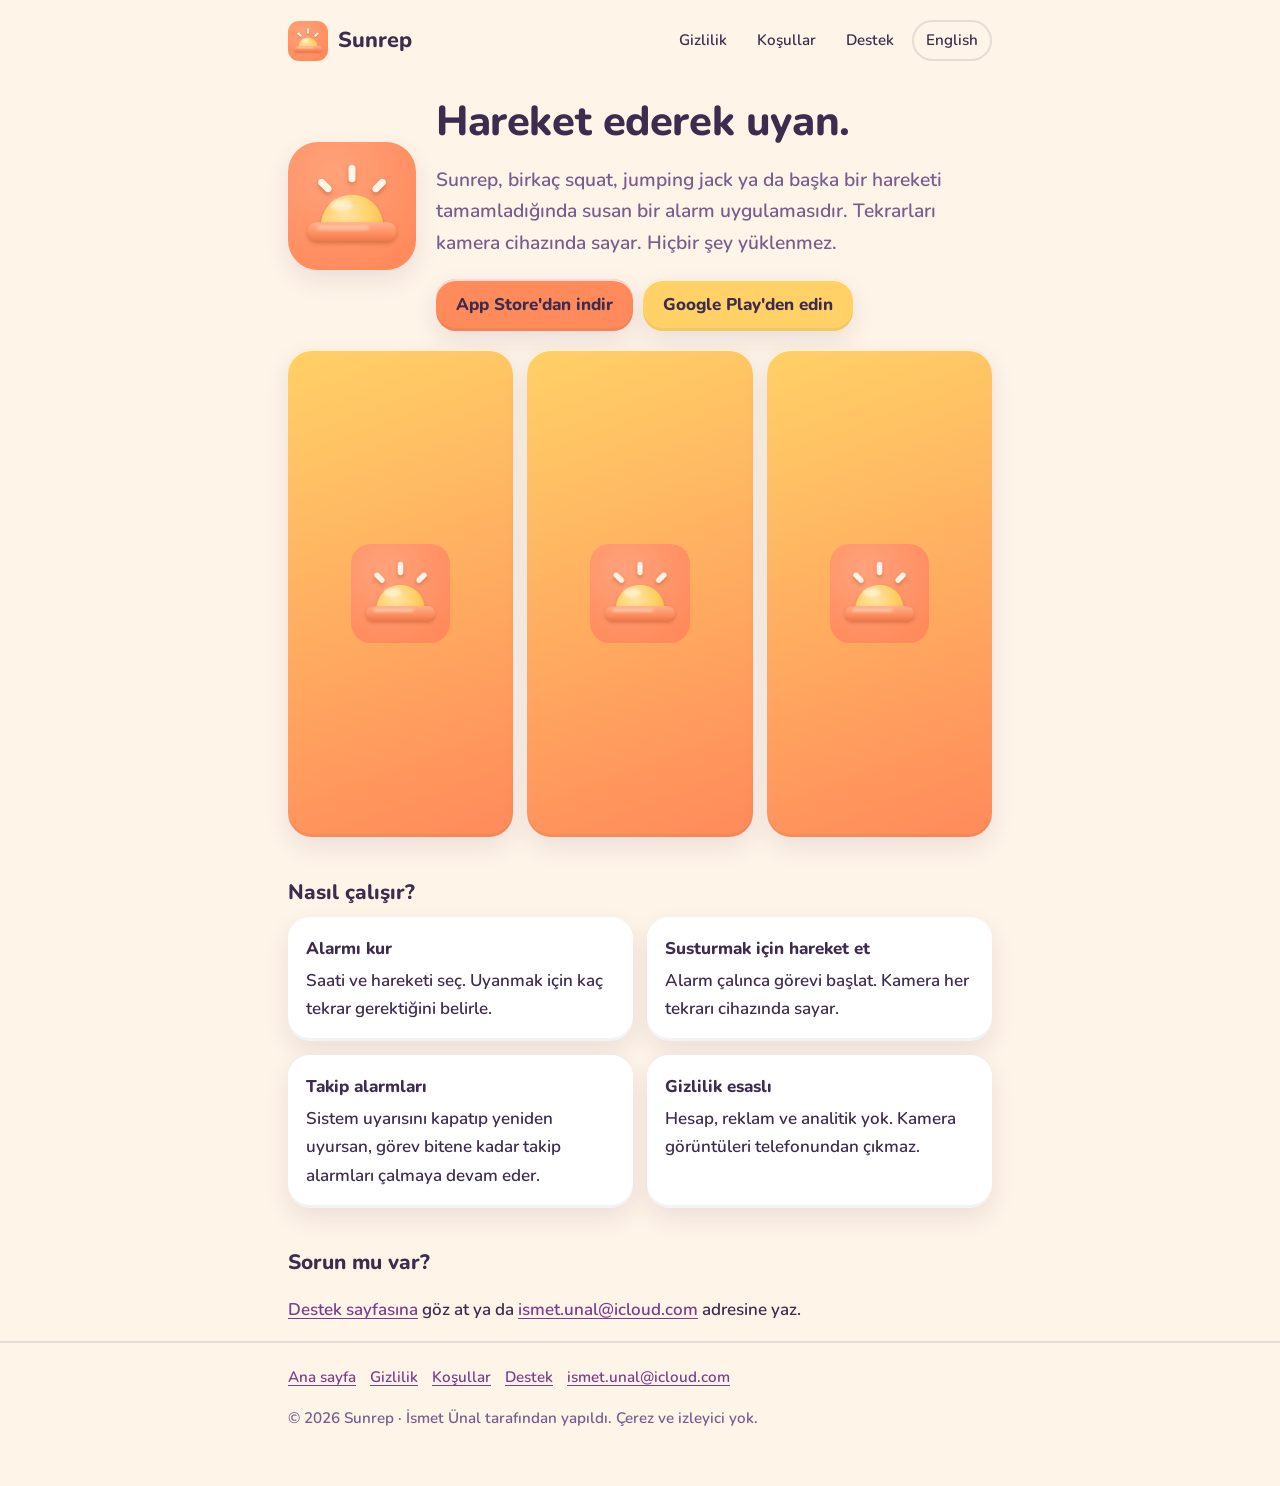
==== tr/index.html @ 485d04ef "İlk sürüm Co-Authored-By: Claude Opus 5.5 <noreply@anthropic.com>" ====
<!doctype html>
<html lang="tr">
<head>
<meta charset="utf-8">
<meta name="viewport" content="width=device-width,initial-scale=1">
<title>Sunrep – Seni hareketle uyandıran alarm</title>
<meta name="description" content="Sunrep, kısa bir egzersizi bitirdiğinde susan bir alarm uygulamasıdır. Tekrarları kamera cihazında sayar.">
<meta name="color-scheme" content="light dark">
<meta name="theme-color" content="#FFF4E8" media="(prefers-color-scheme: light)">
<meta name="theme-color" content="#241A33" media="(prefers-color-scheme: dark)">
<meta name="referrer" content="no-referrer">
<link rel="canonical" href="https://iunalk.github.io/sunrep-support/tr/">
<link rel="alternate" hreflang="en" href="https://iunalk.github.io/sunrep-support/">
<link rel="alternate" hreflang="tr" href="https://iunalk.github.io/sunrep-support/tr/">
<link rel="alternate" hreflang="x-default" href="https://iunalk.github.io/sunrep-support/">
<link rel="icon" type="image/png" href="../assets/icon.png">
<link rel="apple-touch-icon" href="../assets/apple-touch-icon.png">
<link rel="preload" href="../assets/fonts/Nunito-ExtraBold.ttf" as="font" type="font/ttf" crossorigin>
<link rel="stylesheet" href="../assets/site.css">
</head>
<body>
<a class="skip" href="#main">İçeriğe geç</a>
<header class="site-header">
<div class="wrap">
<a class="brand" href="../tr/"><img src="../assets/icon.png" alt="" width="40" height="40">Sunrep</a>
<nav class="site-nav" aria-label="Ana menü">
<a href="../tr/privacy/">Gizlilik</a>
<a href="../tr/terms/">Koşullar</a>
<a href="../tr/support/">Destek</a>
<a class="lang" href="../" hreflang="en" lang="en">English</a>
</nav>
</div>
</header>
<main id="main" class="wrap">
<section class="hero" aria-labelledby="h">
<img src="../assets/icon.png" alt="Sunrep uygulama simgesi" width="128" height="128">
<div>
<h1 id="h">Hareket ederek uyan.</h1>
<p class="lead">Sunrep, birkaç squat, jumping jack ya da başka bir hareketi tamamladığında susan bir alarm uygulamasıdır. Tekrarları kamera cihazında sayar. Hiçbir şey yüklenmez.</p>
<!-- TODO: gerçek App Store ve Google Play adresleri yayından sonra # yerine yazılacak. -->
<div class="badges">
<a class="btn" href="#">App Store'dan indir</a>
<a class="btn alt" href="#">Google Play'den edin</a>
</div>
</div>
</section>
<!-- TODO: yer tutucular gerçek ekran görüntüleriyle değiştirilecek. -->
<div class="shots" aria-hidden="true"><div class="shot"><img src="../assets/icon.png" alt="" width="128" height="128"></div><div class="shot"><img src="../assets/icon.png" alt="" width="128" height="128"></div><div class="shot"><img src="../assets/icon.png" alt="" width="128" height="128"></div></div>
<h2>Nasıl çalışır?</h2>
<ul class="features">
<li><strong>Alarmı kur</strong>Saati ve hareketi seç. Uyanmak için kaç tekrar gerektiğini belirle.</li>
<li><strong>Susturmak için hareket et</strong>Alarm çalınca görevi başlat. Kamera her tekrarı cihazında sayar.</li>
<li><strong>Takip alarmları</strong>Sistem uyarısını kapatıp yeniden uyursan, görev bitene kadar takip alarmları çalmaya devam eder.</li>
<li><strong>Gizlilik esaslı</strong>Hesap, reklam ve analitik yok. Kamera görüntüleri telefonundan çıkmaz.</li>
</ul>
<h2>Sorun mu var?</h2>
<p><a href="support/">Destek sayfasına</a> göz at ya da <a href="mailto:ismet.unal@icloud.com">ismet.unal@icloud.com</a> adresine yaz.</p>
</main>
<footer class="site-footer">
<div class="wrap">
<nav aria-label="Footer">
<a href="../tr/">Ana sayfa</a>
<a href="../tr/privacy/">Gizlilik</a>
<a href="../tr/terms/">Koşullar</a>
<a href="../tr/support/">Destek</a>
<a href="mailto:ismet.unal@icloud.com">ismet.unal@icloud.com</a>
</nav>
<p>© 2026 Sunrep · İsmet Ünal tarafından yapıldı. Çerez ve izleyici yok.</p>
</div>
</footer>
</body>
</html>
---- assets/site.css ----
/* Sunrep support site. No external resources. Palette: kalk-tasarimi §2. */
@font-face{font-family:"Nunito";font-weight:600;font-style:normal;font-display:swap;src:url("fonts/Nunito-SemiBold.ttf") format("truetype")}
@font-face{font-family:"Nunito";font-weight:800;font-style:normal;font-display:swap;src:url("fonts/Nunito-ExtraBold.ttf") format("truetype")}

:root{
  color-scheme:light dark;
  --primary:#FF8A5B;--secondary:#FFD166;--accent:#A78BFA;--success:#7DD3B0;
  --bg:#FFF4E8;--surface:#FFFFFF;--text:#3D2C4E;--muted:#7A5C8E;
  --link:#7A3E8E;--line:rgba(61,44,78,.12);
  --shadow:0 10px 24px rgba(61,44,78,.10),inset 0 2px 0 rgba(255,255,255,.7),inset 0 -3px 0 rgba(61,44,78,.06);
}
@media (prefers-color-scheme:dark){:root{
  --primary:#FF9D74;--secondary:#F5C451;--accent:#B9A3FF;--success:#6CC3A0;
  --bg:#241A33;--surface:#30233F;--text:#F6EEFF;--muted:#C9B8DA;
  --link:#FFB898;--line:rgba(246,238,255,.12);
  --shadow:0 10px 24px rgba(0,0,0,.35),inset 0 1px 0 rgba(255,255,255,.06),inset 0 -3px 0 rgba(0,0,0,.18);
}}

*,*::before,*::after{box-sizing:border-box}
html{-webkit-text-size-adjust:100%;scroll-behavior:smooth}
body{margin:0;background:var(--bg);color:var(--text);font:600 1.0625rem/1.65 "Nunito",ui-rounded,-apple-system,"Segoe UI",Roboto,sans-serif}
a{color:var(--link);text-underline-offset:.18em}
a:focus-visible,summary:focus-visible{outline:3px solid var(--accent);outline-offset:3px;border-radius:6px}
.skip{position:absolute;left:-9999px;top:0}
.skip:focus{left:16px;top:16px;z-index:10;background:var(--surface);padding:8px 14px;border-radius:12px}

.wrap{max-width:46rem;margin:0 auto;padding:0 16px}
.site-header{padding:20px 0}
.site-header .wrap{display:flex;align-items:center;gap:12px;flex-wrap:wrap}
.brand{display:flex;align-items:center;gap:10px;color:var(--text);text-decoration:none;font-weight:800;font-size:1.35rem;margin-right:auto}
.brand img{width:40px;height:40px;border-radius:11px}
.site-nav{display:flex;gap:6px;flex-wrap:wrap;align-items:center}
.site-nav a{color:var(--text);text-decoration:none;padding:6px 12px;border-radius:999px;font-size:.95rem}
.site-nav a:hover{background:var(--surface)}
.site-nav a[aria-current="page"]{background:var(--surface);box-shadow:var(--shadow)}
.site-nav .lang{border:2px solid var(--line)}

main{padding:8px 0 48px}
h1{font-weight:800;font-size:clamp(1.9rem,6vw,2.6rem);line-height:1.15;letter-spacing:-.01em;margin:.4em 0 .3em}
h2{font-weight:800;font-size:1.3rem;margin:1.8em 0 .4em}
h3{font-weight:800;font-size:1.05rem;margin:1.2em 0 .3em}
.lead{font-size:1.2rem;color:var(--muted)}
.meta{color:var(--muted);font-size:.95rem}

.card{background:var(--surface);border-radius:26px;padding:22px;box-shadow:var(--shadow);margin:18px 0}
.hero{display:grid;gap:20px;align-items:center;grid-template-columns:1fr}
.hero img{width:128px;height:128px;border-radius:30px;box-shadow:var(--shadow)}
@media (min-width:640px){.hero{grid-template-columns:auto 1fr}}

.badges{display:flex;gap:10px;flex-wrap:wrap;margin:18px 0 0}
.btn{display:inline-block;text-decoration:none;font-weight:800;color:#3D2C4E;background:var(--primary);padding:12px 20px;border-radius:20px;box-shadow:var(--shadow);transition:transform .12s ease}
.btn.alt{background:var(--secondary)}
.btn:active{transform:scale(.96)}

.features{list-style:none;padding:0;margin:0;display:grid;gap:14px;grid-template-columns:1fr}
@media (min-width:640px){.features{grid-template-columns:1fr 1fr}}
.features li{background:var(--surface);border-radius:22px;padding:18px;box-shadow:var(--shadow)}
.features strong{display:block;font-weight:800;margin-bottom:4px}

.shots{display:grid;gap:14px;grid-template-columns:repeat(auto-fit,minmax(140px,1fr));margin:18px 0}
.shot{aspect-ratio:9/19.5;border-radius:24px;background:linear-gradient(160deg,var(--secondary),var(--primary));display:grid;place-items:center;box-shadow:var(--shadow)}
.shot img{width:44%;height:auto;border-radius:20%}

details{background:var(--surface);border-radius:20px;padding:4px 18px;margin:10px 0;box-shadow:var(--shadow)}
summary{cursor:pointer;font-weight:800;padding:12px 0;list-style-position:outside}
details[open] summary{border-bottom:2px solid var(--line);margin-bottom:8px}

.site-footer{border-top:2px solid var(--line);padding:22px 0 40px;color:var(--muted);font-size:.95rem}
.site-footer nav{display:flex;gap:14px;flex-wrap:wrap;margin-bottom:6px}

@media (prefers-reduced-motion:reduce){
  html{scroll-behavior:auto}
  *,*::before,*::after{transition:none!important;animation:none!important}
}
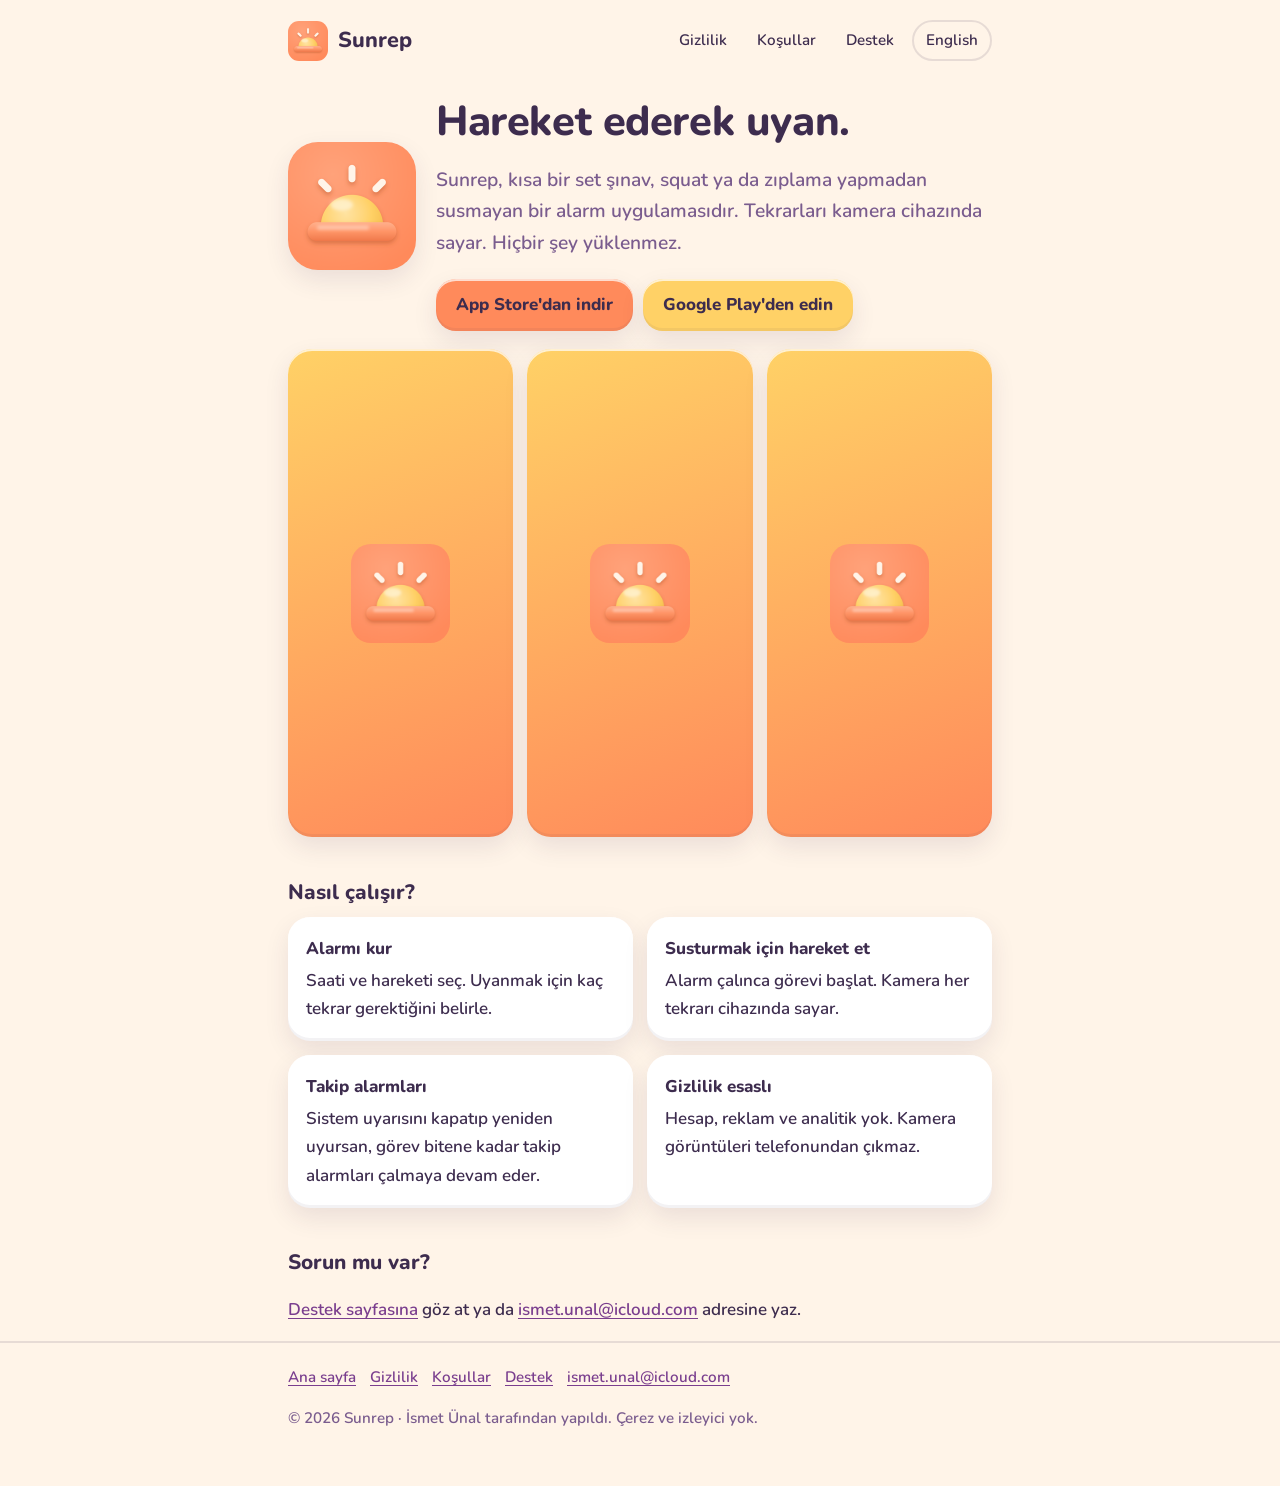
==== commit dfd574c0: "Ana sayfa: egzersiz listesi uygulamayla eşleşti Co-Authored-By: Claude Opus 5.5 <noreply@anthropic.c" ====
--- a/tr/index.html
+++ b/tr/index.html
@@ -36,7 +36,7 @@
 <img src="../assets/icon.png" alt="Sunrep uygulama simgesi" width="128" height="128">
 <div>
 <h1 id="h">Hareket ederek uyan.</h1>
-<p class="lead">Sunrep, birkaç squat, jumping jack ya da başka bir hareketi tamamladığında susan bir alarm uygulamasıdır. Tekrarları kamera cihazında sayar. Hiçbir şey yüklenmez.</p>
+<p class="lead">Sunrep, kısa bir set şınav, squat ya da zıplama yapmadan susmayan bir alarm uygulamasıdır. Tekrarları kamera cihazında sayar. Hiçbir şey yüklenmez.</p>
 <!-- TODO: gerçek App Store ve Google Play adresleri yayından sonra # yerine yazılacak. -->
 <div class="badges">
 <a class="btn" href="#">App Store'dan indir</a>
